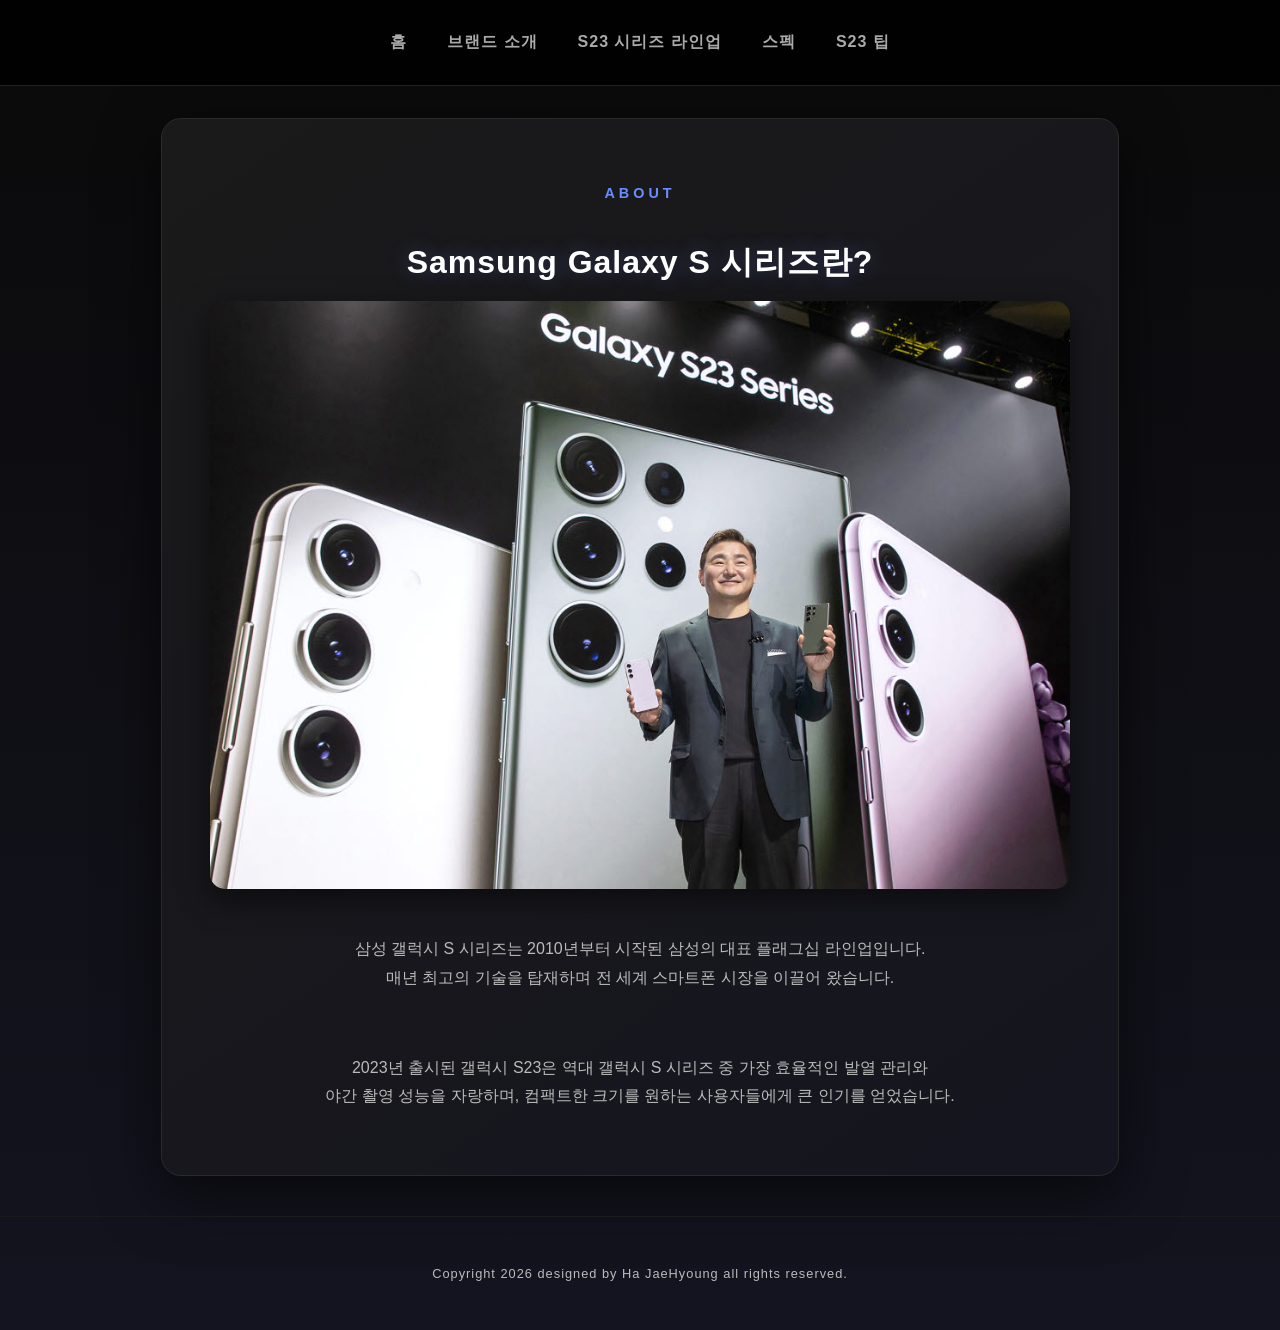
==== about.html @ 206fc3f0 "first commit" ====
<!DOCTYPE html>
<html lang="ko">
<head>
    <meta charset="UTF-8">
    <meta name="viewport" content="width=device-width, initial-scale=1.0">
    <title>Samsung Galaxy S23 - 브랜드 소개</title>
    <link rel="stylesheet" href="style.css">
</head>
<body>
    <nav>
        <a href="index.html">홈</a>
        <a href="about.html">브랜드 소개</a>
        <a href="lineup.html">S23 시리즈 라인업</a>
        <a href="specs.html">스펙</a>
        <a href="tips.html">S23 팁</a>
    </nav>

    <div class="container">
        <p class="subtitle">About</p>
        <h2>Samsung Galaxy S 시리즈란?</h2>

        <img src="image/s23-about.png" alt="갤럭시 S23 브랜드 이미지">

        <p style="text-align: center;">
            삼성 갤럭시 S 시리즈는 2010년부터 시작된 삼성의 대표 플래그십 라인업입니다.
            <br>매년 최고의 기술을 탑재하며 전 세계 스마트폰 시장을 이끌어 왔습니다.
        </p>

        <br>

        <p style="text-align: center;">
            2023년 출시된 갤럭시 S23은 역대 갤럭시 S 시리즈 중 가장 효율적인 발열 관리와
            <br>야간 촬영 성능을 자랑하며, 컴팩트한 크기를 원하는 사용자들에게 큰 인기를 얻었습니다.
        </p>
    </div>

    <footer>
        <p>Copyright 2026 designed by Ha JaeHyoung all rights reserved.</p>
    </footer>
</body>
</html>
---- style.css ----
body {
    font-family: 'Pretendard', sans-serif;
    margin: 0;
    padding: 0;
    background: linear-gradient(180deg, #0a0a0a 0%, #141420 100%);
    color: #eeeeee;
    line-height: 1.8;
    min-height: 100vh;
}

nav {
    background: rgba(0, 0, 0, 0.85);
    padding: 20px;
    text-align: center;
    position: sticky;
    top: 0;
    z-index: 1000;
    display: flex;
    flex-wrap: wrap;
    justify-content: center;
    border-bottom: 1px solid #222;
    backdrop-filter: blur(10px);
}

nav a {
    color: #aaaaaa;
    margin: 8px 20px;
    text-decoration: none;
    font-size: 16px;
    font-weight: bold;
    transition: 0.3s;
    letter-spacing: 1px;
    position: relative;
}

nav a:hover {
    color: #ffffff;
    text-shadow: 0 0 10px rgba(255, 255, 255, 0.5);
}

.container {
    width: 100%;
    max-width: 860px;
    margin: 2rem auto;
    padding: 3rem;
    background: linear-gradient(145deg, #1a1a1a 0%, #15151f 100%);
    border-radius: 20px;
    box-shadow: 0px 20px 60px rgba(0, 0, 0, 0.6);
    border: 1px solid #2a2a2a;
    animation: fadeIn 0.8s ease-out;
}

@keyframes fadeIn {
    from {
        opacity: 0;
        transform: translateY(20px);
    }
    to {
        opacity: 1;
        transform: translateY(0);
    }
}

h1 {
    color: #ffffff;
    text-align: center;
    font-size: 3rem;
    letter-spacing: 3px;
    margin-bottom: 10px;
    text-shadow: 0 0 30px rgba(110, 140, 255, 0.4);
    animation: glow 3s ease-in-out infinite alternate;
}

@keyframes glow {
    from { text-shadow: 0 0 20px rgba(110, 140, 255, 0.3); }
    to { text-shadow: 0 0 35px rgba(110, 140, 255, 0.6); }
}

h2 {
    color: #ffffff;
    text-align: center;
    font-size: 2rem;
    letter-spacing: 1px;
    margin-bottom: 10px;
    text-shadow: 0 0 20px rgba(110, 140, 255, 0.3);
}

h3 {
    color: #dddddd;
    font-size: 1.1rem;
    margin-bottom: 10px;
    padding-bottom: 6px;
    border-bottom: 1px solid #333;
}

p {
    color: #bbbbbb;
}

img {
    width: 100%;
    border-radius: 15px;
    margin-bottom: 20px;
    box-shadow: 0 10px 30px rgba(0, 0, 0, 0.5);
    transition: 0.4s;
}

img:hover {
    transform: scale(1.02);
}

.subtitle {
    text-align: center;
    color: #6B8CFF;
    font-size: 0.9rem;
    letter-spacing: 4px;
    text-transform: uppercase;
    margin-bottom: 20px;
    font-weight: bold;
}

.lineup-container {
    display: flex;
    gap: 20px;
    flex-wrap: wrap;
    justify-content: center;
    margin-top: 30px;
}

.product-card {
    background: linear-gradient(145deg, #222222 0%, #1a1a25 100%);
    border-radius: 16px;
    padding: 24px;
    width: 340px;
    text-align: center;
    border: 1px solid #2a2a2a;
    transition: 0.4s;
    box-shadow: 0 5px 20px rgba(0, 0, 0, 0.3);
}

.product-card:hover {
    transform: translateY(-10px);
    border: 1px solid #6B8CFF;
    box-shadow: 0 15px 40px rgba(107, 140, 255, 0.2);
}

.product-card h3 {
    color: #ffffff;
    border-bottom: none;
    font-size: 1.2rem;
    margin-top: 16px;
    letter-spacing: 1px;
}

.product-card p {
    font-size: 0.88rem;
    color: #888888;
    margin-top: 6px;
}

.product-card img {
    width: 100%;
    height: 100px;
    object-fit: contain;
    box-shadow: none;
}

.product-card img:hover {
    transform: none;
}

.specs-table {
    width: 100%;
    border-collapse: collapse;
    margin-top: 30px;
    border-radius: 12px;
    overflow: hidden;
    box-shadow: 0 10px 30px rgba(0, 0, 0, 0.4);
}

.specs-table th, .specs-table td {
    border: 1px solid #2a2a2a;
    padding: 14px 16px;
    text-align: center;
    font-size: 0.9rem;
    transition: 0.3s;
}

.specs-table th {
    background: linear-gradient(135deg, #1428A0 0%, #2845c4 100%);
    color: white;
    letter-spacing: 1px;
    font-weight: bold;
}

.specs-table td {
    color: #bbbbbb;
}

.specs-table tr:nth-child(even) {
    background-color: #1f1f2a;
}

.specs-table tr:hover td {
    background-color: #2a2a3a;
    color: #ffffff;
}

.tips-section {
    background: linear-gradient(145deg, #222222 0%, #1a1a25 100%);
    border-radius: 12px;
    padding: 24px 28px;
    margin-bottom: 20px;
    border: 1px solid #2a2a2a;
    transition: 0.4s;
    box-shadow: 0 5px 20px rgba(0, 0, 0, 0.3);
}

.tips-section:hover {
    border: 1px solid #6B8CFF;
    transform: translateX(8px);
    box-shadow: 0 10px 30px rgba(107, 140, 255, 0.15);
}

.tips-section h3 {
    border-bottom: 1px solid #6B8CFF;
    padding-bottom: 8px;
    margin-bottom: 14px;
    color: #ffffff;
    letter-spacing: 1px;
}

ul {
    padding-left: 20px;
}

ul li {
    color: #aaaaaa;
    margin-bottom: 10px;
    font-size: 0.95rem;
    transition: 0.3s;
}

ul li:hover {
    color: #ffffff;
    transform: translateX(5px);
}

.link-box {
    text-align: center;
    margin-top: 40px;
    padding-top: 30px;
    border-top: 1px solid #2a2a2a;
}

.link-box p {
    color: #888888;
    font-size: 0.95rem;
    margin-bottom: 12px;
    letter-spacing: 1px;
}

.link-box a {
    display: inline-block;
    padding: 12px 30px;
    background: linear-gradient(135deg, #1428A0 0%, #2845c4 100%);
    color: white;
    border-radius: 30px;
    text-decoration: none;
    font-weight: bold;
    letter-spacing: 1px;
    transition: 0.4s;
    box-shadow: 0 5px 20px rgba(20, 40, 160, 0.3);
}

.link-box a:hover {
    transform: translateY(-3px);
    box-shadow: 0 10px 30px rgba(107, 140, 255, 0.5);
    color: white;
}

footer {
    text-align: center;
    padding: 2rem;
    font-size: 0.8rem;
    color: #444444;
    border-top: 1px solid #1a1a1a;
    margin-top: 40px;
    letter-spacing: 1px;
}

a {
    color: #eeeeee;
    transition: 0.3s;
}

a:hover {
    color: #6B8CFF;
}
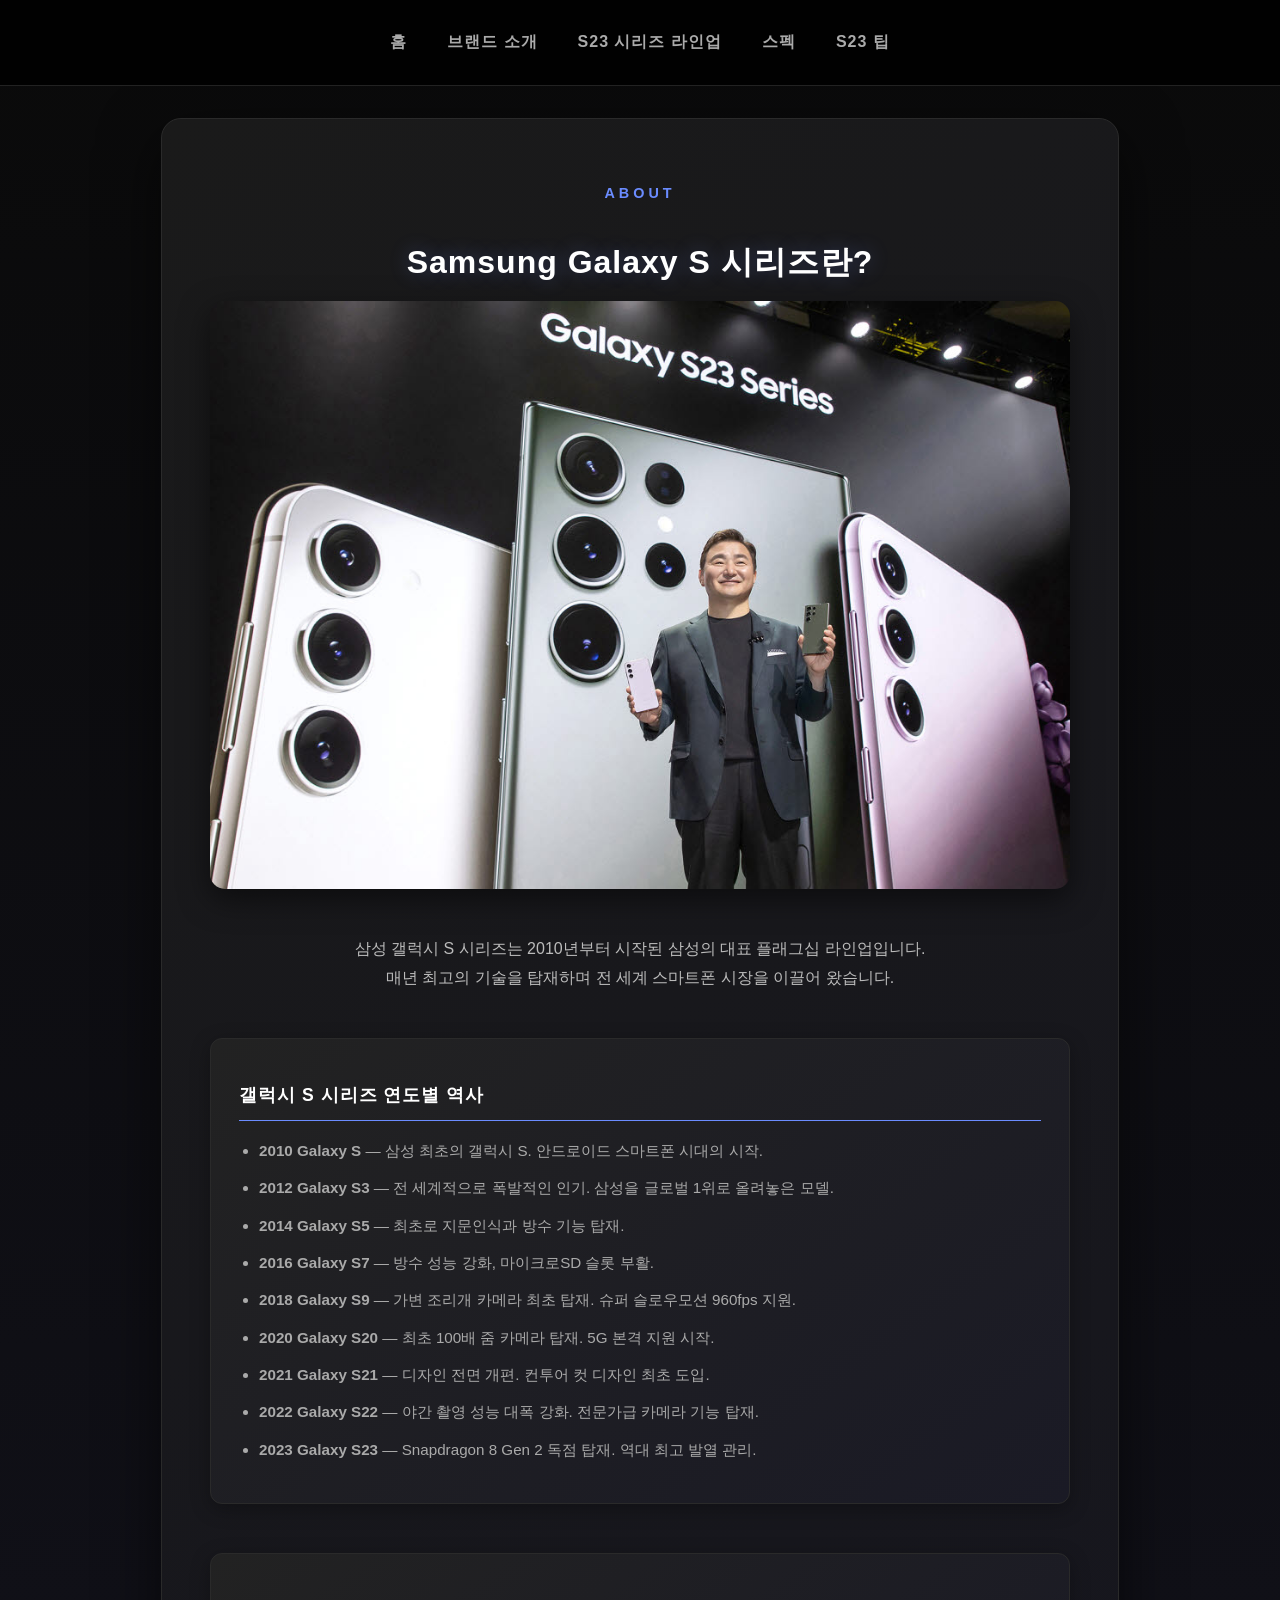
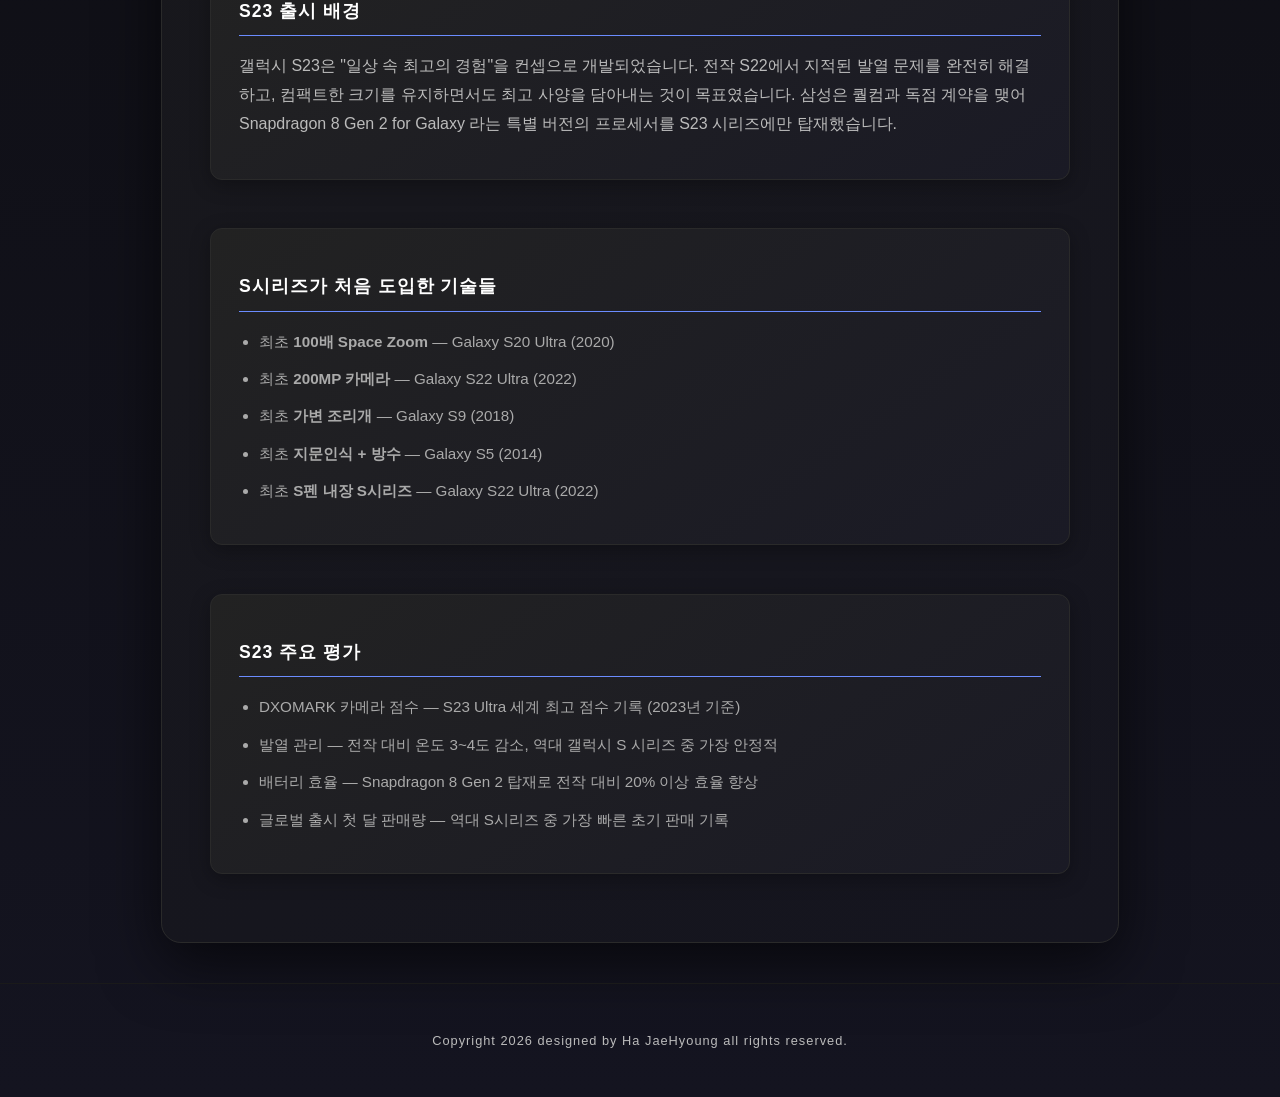
==== commit 0d80191c: "about 내용 추가" ====
--- a/about.html
+++ b/about.html
@@ -28,10 +28,53 @@
 
         <br>
 
-        <p style="text-align: center;">
-            2023년 출시된 갤럭시 S23은 역대 갤럭시 S 시리즈 중 가장 효율적인 발열 관리와
-            <br>야간 촬영 성능을 자랑하며, 컴팩트한 크기를 원하는 사용자들에게 큰 인기를 얻었습니다.
-        </p>
+        <div class="tips-section">
+            <h3>갤럭시 S 시리즈 연도별 역사</h3>
+            <ul>
+                <li><b>2010 Galaxy S</b> — 삼성 최초의 갤럭시 S. 안드로이드 스마트폰 시대의 시작.</li>
+                <li><b>2012 Galaxy S3</b> — 전 세계적으로 폭발적인 인기. 삼성을 글로벌 1위로 올려놓은 모델.</li>
+                <li><b>2014 Galaxy S5</b> — 최초로 지문인식과 방수 기능 탑재.</li>
+                <li><b>2016 Galaxy S7</b> — 방수 성능 강화, 마이크로SD 슬롯 부활.</li>
+                <li><b>2018 Galaxy S9</b> — 가변 조리개 카메라 최초 탑재. 슈퍼 슬로우모션 960fps 지원.</li>
+                <li><b>2020 Galaxy S20</b> — 최초 100배 줌 카메라 탑재. 5G 본격 지원 시작.</li>
+                <li><b>2021 Galaxy S21</b> — 디자인 전면 개편. 컨투어 컷 디자인 최초 도입.</li>
+                <li><b>2022 Galaxy S22</b> — 야간 촬영 성능 대폭 강화. 전문가급 카메라 기능 탑재.</li>
+                <li><b>2023 Galaxy S23</b> — Snapdragon 8 Gen 2 독점 탑재. 역대 최고 발열 관리.</li>
+            </ul>
+        </div>
+
+        <br>
+
+        <div class="tips-section">
+            <h3>S23 출시 배경</h3>
+            <p>갤럭시 S23은 "일상 속 최고의 경험"을 컨셉으로 개발되었습니다. 전작 S22에서 지적된 발열 문제를 완전히 해결하고, 컴팩트한 크기를 유지하면서도 최고 사양을 담아내는 것이 목표였습니다. 삼성은 퀄컴과 독점 계약을 맺어 Snapdragon 8 Gen 2 for Galaxy 라는 특별 버전의 프로세서를 S23 시리즈에만 탑재했습니다.</p>
+        </div>
+
+        <br>
+
+        <div class="tips-section">
+            <h3>S시리즈가 처음 도입한 기술들</h3>
+            <ul>
+                <li>최초 <b>100배 Space Zoom</b> — Galaxy S20 Ultra (2020)</li>
+                <li>최초 <b>200MP 카메라</b> — Galaxy S22 Ultra (2022)</li>
+                <li>최초 <b>가변 조리개</b> — Galaxy S9 (2018)</li>
+                <li>최초 <b>지문인식 + 방수</b> — Galaxy S5 (2014)</li>
+                <li>최초 <b>S펜 내장 S시리즈</b> — Galaxy S22 Ultra (2022)</li>
+            </ul>
+        </div>
+
+        <br>
+
+        <div class="tips-section">
+            <h3>S23 주요 평가</h3>
+            <ul>
+                <li>DXOMARK 카메라 점수 — S23 Ultra 세계 최고 점수 기록 (2023년 기준)</li>
+                <li>발열 관리 — 전작 대비 온도 3~4도 감소, 역대 갤럭시 S 시리즈 중 가장 안정적</li>
+                <li>배터리 효율 — Snapdragon 8 Gen 2 탑재로 전작 대비 20% 이상 효율 향상</li>
+                <li>글로벌 출시 첫 달 판매량 — 역대 S시리즈 중 가장 빠른 초기 판매 기록</li>
+            </ul>
+        </div>
+
     </div>
 
     <footer>
